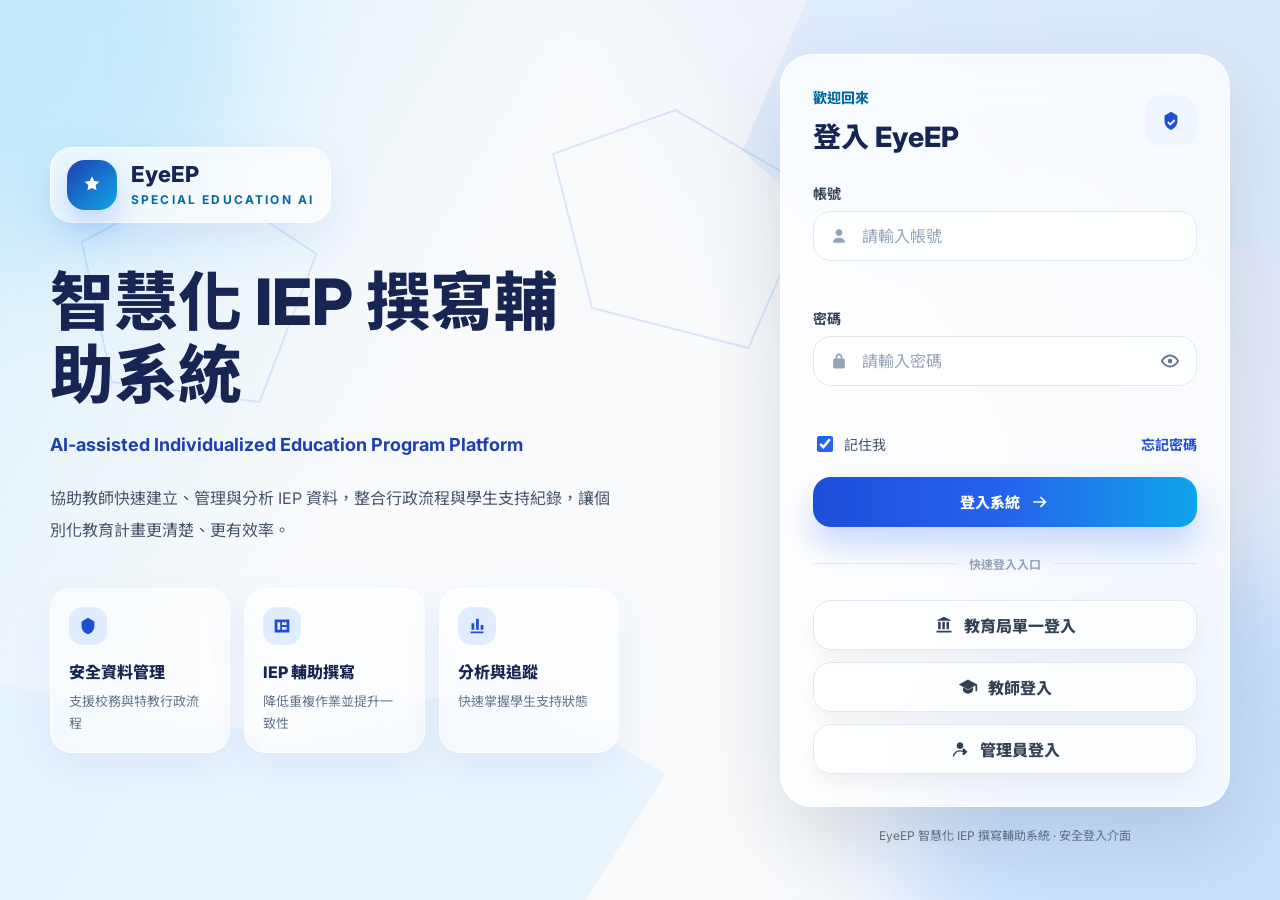
==== EyeEP-login/index.html @ f7998761 "上傳 EyeEP 登入頁" ====
<!doctype html>
<html lang="zh-Hant">
  <head>
    <meta charset="UTF-8" />
    <meta name="viewport" content="width=device-width, initial-scale=1.0" />
    <title>EyeEP 智慧化 IEP 撰寫輔助系統</title>
    <link rel="preconnect" href="https://fonts.googleapis.com" />
    <link rel="preconnect" href="https://fonts.gstatic.com" crossorigin />
    <link
      href="https://fonts.googleapis.com/css2?family=Noto+Sans+TC:wght@400;500;600;700;800&family=Inter:wght@500;600;700;800&display=swap"
      rel="stylesheet"
    />
    <link rel="stylesheet" href="style.css" />
  </head>
  <body>
    <main class="login-page">
      <div class="background" aria-hidden="true">
        <div class="gradient gradient-one"></div>
        <div class="gradient gradient-two"></div>
        <div class="grid-pattern"></div>
        <div class="polygon polygon-top"></div>
        <div class="polygon polygon-bottom"></div>
        <svg class="geometry-lines" viewBox="0 0 1440 900" preserveAspectRatio="none">
          <path d="M760 110L918 192L842 348L666 308L622 154L760 110Z"></path>
          <path d="M1088 566L1284 624L1222 790L1026 766L972 626L1088 566Z"></path>
          <path d="M92 242L226 178L356 254L292 402L126 382L92 242Z"></path>
        </svg>
      </div>

      <section class="layout">
        <div class="intro-panel fade-up">
          <div class="brand-card">
            <div class="logo-mark">
              <svg viewBox="0 0 24 24" aria-hidden="true">
                <path d="M12 2.5l2.4 5.1 5.6.8-4 3.9.9 5.5-4.9-2.6-4.9 2.6.9-5.5-4-3.9 5.6-.8L12 2.5z"></path>
              </svg>
            </div>
            <div>
              <p class="brand-name">EyeEP</p>
              <p class="brand-subtitle">Special Education AI</p>
            </div>
          </div>

          <div class="headline-block">
            <h1>智慧化 IEP 撰寫輔助系統</h1>
            <p class="english-title">
              AI-assisted Individualized Education Program Platform
            </p>
            <p class="description">
              協助教師快速建立、管理與分析 IEP 資料，整合行政流程與學生支持紀錄，讓個別化教育計畫更清楚、更有效率。
            </p>
          </div>

          <div class="feature-list">
            <article class="feature-card">
              <span class="feature-icon">
                <svg viewBox="0 0 24 24" aria-hidden="true">
                  <path d="M12 3l7 4v5c0 4.4-2.8 7.6-7 9-4.2-1.4-7-4.6-7-9V7l7-4z"></path>
                </svg>
              </span>
              <div>
                <h2>安全資料管理</h2>
                <p>支援校務與特教行政流程</p>
              </div>
            </article>
            <article class="feature-card">
              <span class="feature-icon">
                <svg viewBox="0 0 24 24" aria-hidden="true">
                  <path d="M4 19V5h16v14H4zm3-3h3V8H7v8zm5 0h5v-3h-5v3zm0-5h5V8h-5v3z"></path>
                </svg>
              </span>
              <div>
                <h2>IEP 輔助撰寫</h2>
                <p>降低重複作業並提升一致性</p>
              </div>
            </article>
            <article class="feature-card">
              <span class="feature-icon">
                <svg viewBox="0 0 24 24" aria-hidden="true">
                  <path d="M5 20h14v-2H5v2zm1-4h3V9H6v7zm5 0h3V4h-3v12zm5 0h3v-5h-3v5z"></path>
                </svg>
              </span>
              <div>
                <h2>分析與追蹤</h2>
                <p>快速掌握學生支持狀態</p>
              </div>
            </article>
          </div>
        </div>

        <div class="form-panel fade-up delay">
          <section class="login-card">
            <div class="card-header">
              <div>
                <p class="eyebrow">歡迎回來</p>
                <h2>登入 EyeEP</h2>
              </div>
              <div class="secure-icon">
                <svg viewBox="0 0 24 24" aria-hidden="true">
                  <path d="M12 2l7 4v6c0 4.5-3 8.3-7 9.8C8 20.3 5 16.5 5 12V6l7-4zm3.4 8.2l-4.2 4.2-2-2-1.4 1.4 3.4 3.4 5.6-5.6-1.4-1.4z"></path>
                </svg>
              </div>
            </div>

            <form id="loginForm" novalidate>
              <div class="field-group">
                <label for="account">帳號</label>
                <div class="input-wrap">
                  <svg class="field-icon" viewBox="0 0 24 24" aria-hidden="true">
                    <path d="M12 12c2.2 0 4-1.8 4-4s-1.8-4-4-4-4 1.8-4 4 1.8 4 4 4zm0 2c-3.3 0-7 1.7-7 5v1h14v-1c0-3.3-3.7-5-7-5z"></path>
                  </svg>
                  <input id="account" name="account" type="text" placeholder="請輸入帳號" autocomplete="username" />
                </div>
                <p class="error-message" id="accountError"></p>
              </div>

              <div class="field-group">
                <label for="password">密碼</label>
                <div class="input-wrap">
                  <svg class="field-icon" viewBox="0 0 24 24" aria-hidden="true">
                    <path d="M17 9h-1V7c0-2.2-1.8-4-4-4S8 4.8 8 7v2H7c-1.1 0-2 .9-2 2v8c0 1.1.9 2 2 2h10c1.1 0 2-.9 2-2v-8c0-1.1-.9-2-2-2zm-7-2c0-1.1.9-2 2-2s2 .9 2 2v2h-4V7z"></path>
                  </svg>
                  <input id="password" name="password" type="password" placeholder="請輸入密碼" autocomplete="current-password" />
                  <button class="password-toggle" id="passwordToggle" type="button" aria-label="顯示密碼">
                    <svg class="eye-icon" viewBox="0 0 24 24" aria-hidden="true">
                      <path d="M12 5c5 0 9 4.5 10 7-1 2.5-5 7-10 7S3 14.5 2 12c1-2.5 5-7 10-7zm0 2c-3.4 0-6.4 2.7-7.7 5 1.3 2.3 4.3 5 7.7 5s6.4-2.7 7.7-5C18.4 9.7 15.4 7 12 7zm0 2.5a2.5 2.5 0 110 5 2.5 2.5 0 010-5z"></path>
                    </svg>
                  </button>
                </div>
                <p class="error-message" id="passwordError"></p>
              </div>

              <div class="form-row">
                <label class="remember">
                  <input type="checkbox" id="rememberMe" checked />
                  <span>記住我</span>
                </label>
                <button class="link-button" type="button">忘記密碼</button>
              </div>

              <button class="login-button" id="loginButton" type="submit">
                <span class="button-text">登入系統</span>
                <span class="spinner" aria-hidden="true"></span>
                <svg class="arrow-icon" viewBox="0 0 24 24" aria-hidden="true">
                  <path d="M13.2 5.3L20 12l-6.8 6.7-1.4-1.4 4.4-4.3H4v-2h12.2l-4.4-4.3 1.4-1.4z"></path>
                </svg>
              </button>
            </form>

            <div class="divider">
              <span></span>
              <p>快速登入入口</p>
              <span></span>
            </div>

            <div class="entry-buttons">
              <button type="button">
                <svg viewBox="0 0 24 24" aria-hidden="true">
                  <path d="M3 21h18v-2H3v2zm2-4h3V8H5v9zm5 0h3V8h-3v9zm5 0h3V8h-3v9zM12 2L4 6v1h16V6l-8-4z"></path>
                </svg>
                教育局單一登入
              </button>
              <button type="button">
                <svg viewBox="0 0 24 24" aria-hidden="true">
                  <path d="M12 3L1 9l11 6 9-4.9V17h2V9L12 3zm-6 9.2V16c0 1.7 3 4 6 4s6-2.3 6-4v-3.8L12 15.5l-6-3.3z"></path>
                </svg>
                教師登入
              </button>
              <button type="button">
                <svg viewBox="0 0 24 24" aria-hidden="true">
                  <path d="M12 12c2.2 0 4-1.8 4-4s-1.8-4-4-4-4 1.8-4 4 1.8 4 4 4zm-7 9c.5-3.4 3.4-6 7-6 1.5 0 2.9.5 4 1.2l-1.5 1.5 2.1 2.1 4.4-4.4-4.4-4.4-2.1 2.1 1.3 1.3c-1.1-.5-2.4-.8-3.8-.8-4.4 0-8.1 3.2-8.8 7.4H5z"></path>
                </svg>
                管理員登入
              </button>
            </div>
          </section>

          <p class="footer-note">EyeEP 智慧化 IEP 撰寫輔助系統 · 安全登入介面</p>
        </div>
      </section>
    </main>

    <script src="script.js"></script>
  </body>
</html>
---- EyeEP-login/style.css ----
:root {
  --blue-950: #172554;
  --blue-900: #1e3a8a;
  --blue-800: #1e40af;
  --blue-700: #1d4ed8;
  --blue-600: #2563eb;
  --sky-500: #0ea5e9;
  --sky-100: #e0f2fe;
  --slate-900: #0f172a;
  --slate-700: #334155;
  --slate-600: #475569;
  --slate-500: #64748b;
  --slate-300: #cbd5e1;
  --slate-200: #e2e8f0;
  --slate-100: #f1f5f9;
  --white: #ffffff;
  --danger: #dc2626;
}

* {
  box-sizing: border-box;
}

body {
  min-height: 100vh;
  margin: 0;
  color: var(--slate-900);
  font-family: "Inter", "Noto Sans TC", system-ui, -apple-system, BlinkMacSystemFont, sans-serif;
  background: #f8fafc;
}

button,
input {
  font: inherit;
}

button {
  cursor: pointer;
}

.login-page {
  position: relative;
  min-height: 100vh;
  overflow: hidden;
}

.background {
  position: absolute;
  inset: 0;
  overflow: hidden;
  pointer-events: none;
}

.background::before {
  position: absolute;
  inset: 0;
  content: "";
  background:
    linear-gradient(120deg, rgba(14, 165, 233, 0.12), rgba(255, 255, 255, 0) 35%),
    linear-gradient(240deg, rgba(37, 99, 235, 0.14), rgba(255, 255, 255, 0) 42%);
}

.gradient {
  position: absolute;
  border-radius: 999px;
  filter: blur(58px);
}

.gradient-one {
  top: -160px;
  left: -180px;
  width: 420px;
  height: 420px;
  background: rgba(186, 230, 253, 0.72);
}

.gradient-two {
  right: -180px;
  bottom: -210px;
  width: 560px;
  height: 560px;
  background: rgba(191, 219, 254, 0.8);
}

.grid-pattern {
  position: absolute;
  inset: 0;
  opacity: 0.55;
  background-image:
    linear-gradient(135deg, rgba(37, 99, 235, 0.1) 1px, transparent 1px),
    linear-gradient(45deg, rgba(15, 23, 42, 0.05) 1px, transparent 1px);
  background-size: 72px 72px, 112px 112px;
}

.polygon {
  position: absolute;
  clip-path: polygon(12% 0, 100% 0, 100% 72%, 56% 54%, 24% 74%, 0 42%);
}

.polygon-top {
  top: 0;
  right: 0;
  width: 42vw;
  height: 360px;
  background: rgba(219, 234, 254, 0.72);
}

.polygon-bottom {
  bottom: 0;
  left: 0;
  width: 52vw;
  height: 300px;
  background: rgba(224, 242, 254, 0.58);
  transform: rotate(180deg);
}

.geometry-lines {
  position: absolute;
  inset: 0;
  width: 100%;
  height: 100%;
  opacity: 0.85;
}

.geometry-lines path {
  fill: none;
  stroke: rgba(37, 99, 235, 0.16);
  stroke-width: 2;
}

.layout {
  position: relative;
  z-index: 1;
  display: grid;
  grid-template-columns: 1.02fr 0.98fr;
  align-items: center;
  gap: 64px;
  width: min(100% - 48px, 1180px);
  min-height: 100vh;
  margin: 0 auto;
  padding: 48px 0;
}

.fade-up {
  animation: fadeUp 700ms ease both;
}

.delay {
  animation-delay: 140ms;
}

.intro-panel {
  max-width: 640px;
}

.brand-card {
  display: inline-flex;
  align-items: center;
  gap: 14px;
  padding: 12px 16px;
  border: 1px solid rgba(255, 255, 255, 0.8);
  border-radius: 22px;
  background: rgba(255, 255, 255, 0.68);
  box-shadow: 0 16px 40px rgba(37, 99, 235, 0.1);
  backdrop-filter: blur(18px);
}

.logo-mark {
  display: grid;
  place-items: center;
  width: 50px;
  height: 50px;
  color: white;
  border-radius: 18px;
  background: linear-gradient(135deg, var(--blue-800), var(--sky-500));
  box-shadow: 0 14px 30px rgba(37, 99, 235, 0.25);
}

.logo-mark svg,
.feature-icon svg,
.secure-icon svg,
.field-icon,
.entry-buttons svg,
.arrow-icon,
.password-toggle svg {
  width: 22px;
  height: 22px;
  fill: currentColor;
}

.brand-name {
  margin: 0;
  color: var(--blue-950);
  font-size: 22px;
  font-weight: 800;
  line-height: 1.1;
}

.brand-subtitle {
  margin: 5px 0 0;
  color: #0369a1;
  font-size: 12px;
  font-weight: 700;
  letter-spacing: 0.18em;
  text-transform: uppercase;
}

.headline-block {
  margin-top: 42px;
}

h1,
h2,
p {
  margin-top: 0;
}

h1 {
  margin-bottom: 18px;
  color: var(--blue-950);
  font-size: clamp(38px, 5vw, 64px);
  line-height: 1.15;
  font-weight: 800;
  letter-spacing: 0;
}

.english-title {
  margin-bottom: 22px;
  color: var(--blue-800);
  font-size: 18px;
  line-height: 1.7;
  font-weight: 700;
}

.description {
  max-width: 590px;
  margin-bottom: 0;
  color: var(--slate-600);
  font-size: 16px;
  line-height: 2;
}

.feature-list {
  display: grid;
  grid-template-columns: repeat(3, 1fr);
  gap: 14px;
  margin-top: 42px;
}

.feature-card {
  min-height: 138px;
  padding: 18px;
  border: 1px solid rgba(255, 255, 255, 0.82);
  border-radius: 22px;
  background: rgba(255, 255, 255, 0.56);
  box-shadow: 0 16px 38px rgba(37, 99, 235, 0.08);
  backdrop-filter: blur(18px);
  transition: transform 220ms ease, box-shadow 220ms ease, border-color 220ms ease;
}

.feature-card:hover {
  border-color: rgba(147, 197, 253, 0.82);
  transform: translateY(-4px);
  box-shadow: 0 22px 48px rgba(37, 99, 235, 0.13);
}

.feature-icon {
  display: grid;
  place-items: center;
  width: 38px;
  height: 38px;
  margin-bottom: 14px;
  color: var(--blue-700);
  border-radius: 14px;
  background: rgba(219, 234, 254, 0.86);
}

.feature-card h2 {
  margin-bottom: 7px;
  color: var(--blue-950);
  font-size: 16px;
  font-weight: 800;
}

.feature-card p {
  margin-bottom: 0;
  color: var(--slate-500);
  font-size: 13px;
  line-height: 1.7;
}

.form-panel {
  width: 100%;
  max-width: 450px;
  justify-self: end;
}

.login-card {
  padding: 32px;
  border: 1px solid rgba(255, 255, 255, 0.82);
  border-radius: 32px;
  background: rgba(255, 255, 255, 0.76);
  box-shadow: 0 30px 80px rgba(15, 23, 42, 0.13);
  backdrop-filter: blur(24px);
  transition: transform 240ms ease, box-shadow 240ms ease;
}

.login-card:hover {
  transform: translateY(-4px);
  box-shadow: 0 36px 90px rgba(15, 23, 42, 0.16);
}

.card-header {
  display: flex;
  align-items: center;
  justify-content: space-between;
  gap: 20px;
  margin-bottom: 28px;
}

.eyebrow {
  margin-bottom: 8px;
  color: #0369a1;
  font-size: 14px;
  font-weight: 800;
}

.card-header h2 {
  margin-bottom: 0;
  color: var(--blue-950);
  font-size: 28px;
  font-weight: 800;
}

.secure-icon {
  display: grid;
  flex: 0 0 auto;
  place-items: center;
  width: 52px;
  height: 52px;
  color: var(--blue-700);
  border-radius: 18px;
  background: #eff6ff;
}

.field-group {
  margin-bottom: 20px;
}

.field-group label {
  display: block;
  margin-bottom: 8px;
  color: var(--slate-700);
  font-size: 14px;
  font-weight: 700;
}

.input-wrap {
  position: relative;
}

.field-icon {
  position: absolute;
  top: 50%;
  left: 16px;
  width: 20px;
  height: 20px;
  color: #94a3b8;
  transform: translateY(-50%);
  pointer-events: none;
}

.input-wrap input {
  width: 100%;
  height: 50px;
  padding: 0 48px 0 48px;
  color: var(--slate-900);
  border: 1px solid var(--slate-200);
  border-radius: 18px;
  outline: none;
  background: rgba(255, 255, 255, 0.84);
  transition: border-color 180ms ease, box-shadow 180ms ease, background 180ms ease;
}

.input-wrap input::placeholder {
  color: #94a3b8;
}

.input-wrap input:focus {
  border-color: var(--blue-600);
  background: white;
  box-shadow: 0 0 0 4px rgba(59, 130, 246, 0.14);
}

.field-group.has-error input {
  border-color: #fca5a5;
}

.error-message {
  min-height: 20px;
  margin: 7px 0 0;
  color: var(--danger);
  font-size: 13px;
  line-height: 1.5;
}

.password-toggle {
  position: absolute;
  top: 50%;
  right: 8px;
  display: grid;
  place-items: center;
  width: 38px;
  height: 38px;
  color: var(--slate-500);
  border: 0;
  border-radius: 14px;
  background: transparent;
  transform: translateY(-50%);
  transition: color 180ms ease, background 180ms ease;
}

.password-toggle:hover {
  color: var(--blue-700);
  background: #eff6ff;
}

.form-row {
  display: flex;
  align-items: center;
  justify-content: space-between;
  gap: 16px;
  margin: 2px 0 22px;
  font-size: 14px;
}

.remember {
  display: inline-flex;
  align-items: center;
  gap: 8px;
  color: var(--slate-600);
  cursor: pointer;
}

.remember input {
  width: 16px;
  height: 16px;
  accent-color: var(--blue-600);
}

.link-button {
  padding: 0;
  color: var(--blue-700);
  border: 0;
  background: transparent;
  font-weight: 700;
  transition: color 180ms ease;
}

.link-button:hover {
  color: var(--blue-950);
  text-decoration: underline;
}

.login-button {
  display: flex;
  align-items: center;
  justify-content: center;
  gap: 10px;
  width: 100%;
  height: 50px;
  color: white;
  border: 0;
  border-radius: 18px;
  background: linear-gradient(90deg, var(--blue-700), var(--blue-600), var(--sky-500));
  box-shadow: 0 18px 34px rgba(37, 99, 235, 0.26);
  font-size: 15px;
  font-weight: 800;
  transition: transform 180ms ease, box-shadow 180ms ease, opacity 180ms ease;
}

.login-button:hover {
  transform: translateY(-2px);
  box-shadow: 0 22px 42px rgba(37, 99, 235, 0.32);
}

.login-button:active {
  transform: translateY(0) scale(0.99);
}

.login-button.is-loading {
  cursor: not-allowed;
  opacity: 0.78;
}

.login-button.is-loading .arrow-icon {
  display: none;
}

.spinner {
  display: none;
  width: 19px;
  height: 19px;
  border: 2px solid rgba(255, 255, 255, 0.42);
  border-top-color: white;
  border-radius: 999px;
  animation: spin 760ms linear infinite;
}

.login-button.is-loading .spinner {
  display: inline-block;
}

.arrow-icon {
  width: 20px;
  height: 20px;
  transition: transform 180ms ease;
}

.login-button:hover .arrow-icon {
  transform: translateX(4px);
}

.divider {
  display: flex;
  align-items: center;
  gap: 12px;
  margin: 28px 0;
}

.divider span {
  height: 1px;
  flex: 1;
  background: var(--slate-200);
}

.divider p {
  margin: 0;
  color: #94a3b8;
  font-size: 12px;
  font-weight: 700;
}

.entry-buttons {
  display: grid;
  gap: 12px;
}

.entry-buttons button {
  display: flex;
  align-items: center;
  justify-content: center;
  gap: 10px;
  min-height: 48px;
  padding: 12px 16px;
  color: var(--slate-700);
  border: 1px solid var(--slate-200);
  border-radius: 18px;
  background: rgba(255, 255, 255, 0.72);
  box-shadow: 0 10px 22px rgba(15, 23, 42, 0.05);
  font-weight: 800;
  transition: transform 180ms ease, color 180ms ease, border-color 180ms ease, background 180ms ease;
}

.entry-buttons button:hover {
  color: var(--blue-800);
  border-color: #bfdbfe;
  background: rgba(239, 246, 255, 0.92);
  transform: translateX(4px);
}

.entry-buttons svg {
  width: 20px;
  height: 20px;
}

.footer-note {
  margin: 18px 0 0;
  color: var(--slate-500);
  font-size: 12px;
  line-height: 1.8;
  text-align: center;
}

@keyframes fadeUp {
  from {
    opacity: 0;
    transform: translateY(24px);
  }
  to {
    opacity: 1;
    transform: translateY(0);
  }
}

@keyframes spin {
  to {
    transform: rotate(360deg);
  }
}

@media (max-width: 980px) {
  .layout {
    grid-template-columns: 1fr;
    gap: 38px;
    width: min(100% - 32px, 720px);
    padding: 34px 0;
  }

  .intro-panel,
  .form-panel {
    max-width: none;
    justify-self: center;
  }

  .intro-panel {
    text-align: center;
  }

  .feature-list {
    grid-template-columns: 1fr;
  }

  .feature-card {
    min-height: auto;
    text-align: left;
  }
}

@media (max-width: 560px) {
  .layout {
    width: min(100% - 24px, 460px);
    padding: 22px 0 28px;
  }

  .brand-card {
    width: 100%;
    justify-content: center;
    border-radius: 20px;
  }

  .headline-block {
    margin-top: 30px;
  }

  h1 {
    font-size: 34px;
  }

  .english-title {
    font-size: 15px;
  }

  .description {
    font-size: 15px;
  }

  .login-card {
    padding: 24px 18px;
    border-radius: 26px;
  }

  .card-header h2 {
    font-size: 24px;
  }

  .form-row {
    align-items: flex-start;
    flex-direction: column;
    gap: 10px;
  }

  .polygon-top {
    width: 86vw;
  }

  .polygon-bottom {
    width: 92vw;
  }
}
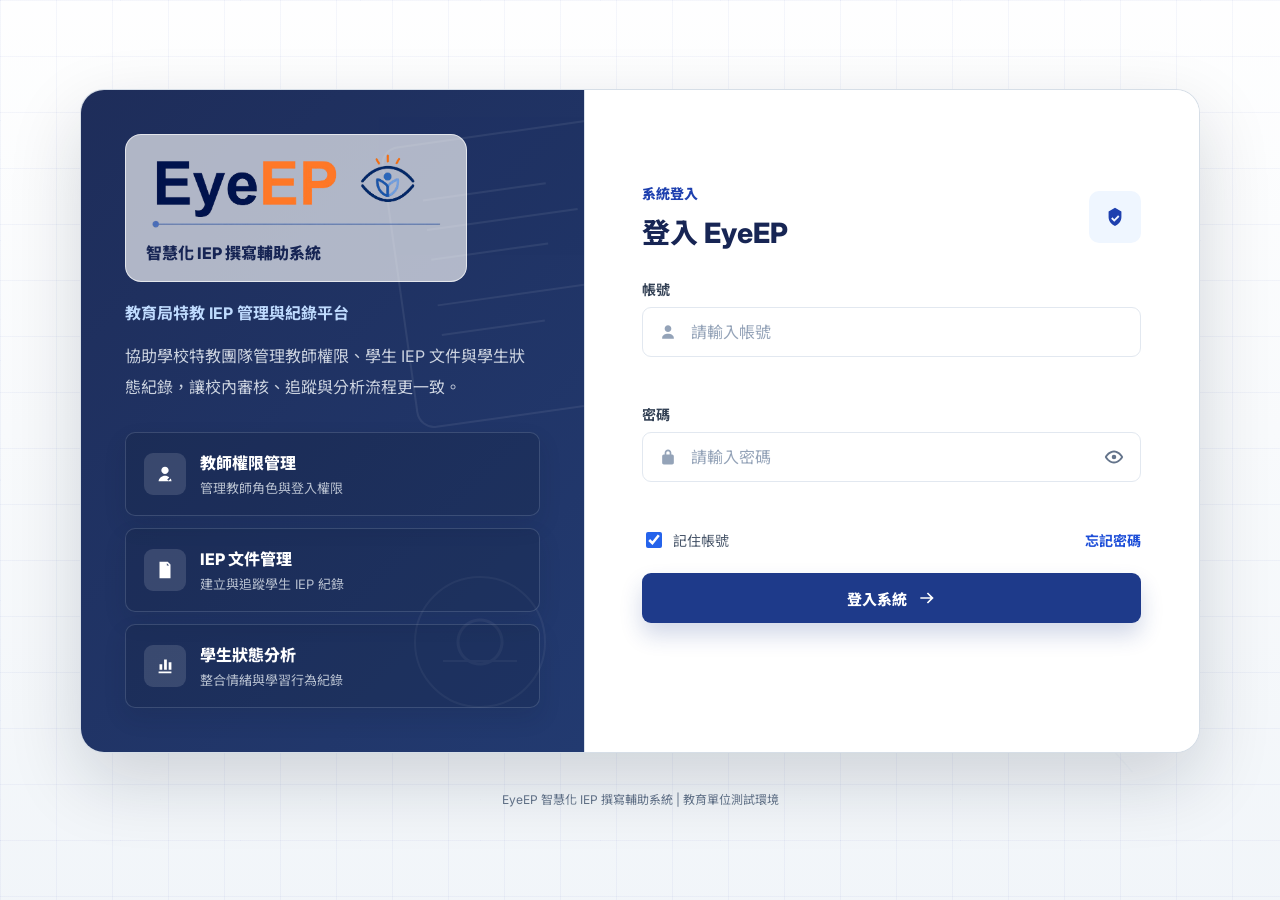
==== commit 6be2f6cb: "修改登入畫面" ====
--- a/EyeEP-login/index.html
+++ b/EyeEP-login/index.html
@@ -15,84 +15,74 @@
   <body>
     <main class="login-page">
       <div class="background" aria-hidden="true">
-        <div class="gradient gradient-one"></div>
-        <div class="gradient gradient-two"></div>
         <div class="grid-pattern"></div>
-        <div class="polygon polygon-top"></div>
-        <div class="polygon polygon-bottom"></div>
         <svg class="geometry-lines" viewBox="0 0 1440 900" preserveAspectRatio="none">
-          <path d="M760 110L918 192L842 348L666 308L622 154L760 110Z"></path>
-          <path d="M1088 566L1284 624L1222 790L1026 766L972 626L1088 566Z"></path>
-          <path d="M92 242L226 178L356 254L292 402L126 382L92 242Z"></path>
+          <path d="M96 156H438L548 266H822"></path>
+          <path d="M1010 132H1222L1336 246V420"></path>
+          <path d="M150 668H392L496 566H682"></path>
+          <path d="M918 650H1152L1274 772"></path>
+          <path d="M780 216L884 296L842 424L704 424L662 296L780 216Z"></path>
         </svg>
       </div>
 
       <section class="layout">
-        <div class="intro-panel fade-up">
-          <div class="brand-card">
-            <div class="logo-mark">
-              <svg viewBox="0 0 24 24" aria-hidden="true">
-                <path d="M12 2.5l2.4 5.1 5.6.8-4 3.9.9 5.5-4.9-2.6-4.9 2.6.9-5.5-4-3.9 5.6-.8L12 2.5z"></path>
-              </svg>
+        <div class="split-card fade-up">
+          <section class="split-info">
+            <div class="brand-card">
+              <img class="brand-logo" src="logo.png" alt="EyeEP" />
+              <div class="brand-text">
+                <p class="brand-subtitle">智慧化 IEP 撰寫輔助系統</p>
+              </div>
             </div>
-            <div>
-              <p class="brand-name">EyeEP</p>
-              <p class="brand-subtitle">Special Education AI</p>
+
+            <div class="headline-block">
+              <p class="english-title">教育局特教 IEP 管理與紀錄平台</p>
+              <p class="description">
+                協助學校特教團隊管理教師權限、學生 IEP 文件與學生狀態紀錄，讓校內審核、追蹤與分析流程更一致。
+              </p>
             </div>
-          </div>
 
-          <div class="headline-block">
-            <h1>智慧化 IEP 撰寫輔助系統</h1>
-            <p class="english-title">
-              AI-assisted Individualized Education Program Platform
-            </p>
-            <p class="description">
-              協助教師快速建立、管理與分析 IEP 資料，整合行政流程與學生支持紀錄，讓個別化教育計畫更清楚、更有效率。
-            </p>
-          </div>
+            <div class="feature-list">
+              <article class="feature-card">
+                <span class="feature-icon">
+                  <svg viewBox="0 0 24 24" aria-hidden="true">
+                    <path d="M12 12c2.2 0 4-1.8 4-4s-1.8-4-4-4-4 1.8-4 4 1.8 4 4 4zm-7 8c.4-3.4 3.4-6 7-6 1.8 0 3.5.6 4.7 1.7L14.4 18l1.4 1.4 2.4-2.4c.5.9.8 1.9.9 3H5z"></path>
+                  </svg>
+                </span>
+                <div>
+                  <h2>教師權限管理</h2>
+                  <p>管理教師角色與登入權限</p>
+                </div>
+              </article>
+              <article class="feature-card">
+                <span class="feature-icon">
+                  <svg viewBox="0 0 24 24" aria-hidden="true">
+                    <path d="M6 3h9l3 3v15H6V3zm8 1.5V7h2.5L14 4.5zM8 10h8v2H8v-2zm0 4h8v2H8v-2z"></path>
+                  </svg>
+                </span>
+                <div>
+                  <h2>IEP 文件管理</h2>
+                  <p>建立與追蹤學生 IEP 紀錄</p>
+                </div>
+              </article>
+              <article class="feature-card">
+                <span class="feature-icon">
+                  <svg viewBox="0 0 24 24" aria-hidden="true">
+                    <path d="M5 20h14v-2H5v2zm1-4h3v-6H6v6zm5 0h3V5h-3v11zm5 0h3V8h-3v8z"></path>
+                  </svg>
+                </span>
+                <div>
+                  <h2>學生狀態分析</h2>
+                  <p>整合情緒與學習行為紀錄</p>
+                </div>
+              </article>
+            </div>
+          </section>
 
-          <div class="feature-list">
-            <article class="feature-card">
-              <span class="feature-icon">
-                <svg viewBox="0 0 24 24" aria-hidden="true">
-                  <path d="M12 3l7 4v5c0 4.4-2.8 7.6-7 9-4.2-1.4-7-4.6-7-9V7l7-4z"></path>
-                </svg>
-              </span>
-              <div>
-                <h2>安全資料管理</h2>
-                <p>支援校務與特教行政流程</p>
-              </div>
-            </article>
-            <article class="feature-card">
-              <span class="feature-icon">
-                <svg viewBox="0 0 24 24" aria-hidden="true">
-                  <path d="M4 19V5h16v14H4zm3-3h3V8H7v8zm5 0h5v-3h-5v3zm0-5h5V8h-5v3z"></path>
-                </svg>
-              </span>
-              <div>
-                <h2>IEP 輔助撰寫</h2>
-                <p>降低重複作業並提升一致性</p>
-              </div>
-            </article>
-            <article class="feature-card">
-              <span class="feature-icon">
-                <svg viewBox="0 0 24 24" aria-hidden="true">
-                  <path d="M5 20h14v-2H5v2zm1-4h3V9H6v7zm5 0h3V4h-3v12zm5 0h3v-5h-3v5z"></path>
-                </svg>
-              </span>
-              <div>
-                <h2>分析與追蹤</h2>
-                <p>快速掌握學生支持狀態</p>
-              </div>
-            </article>
-          </div>
-        </div>
-
-        <div class="form-panel fade-up delay">
           <section class="login-card">
             <div class="card-header">
               <div>
-                <p class="eyebrow">歡迎回來</p>
+                <p class="eyebrow">系統登入</p>
                 <h2>登入 EyeEP</h2>
               </div>
               <div class="secure-icon">
@@ -133,7 +123,7 @@
               <div class="form-row">
                 <label class="remember">
                   <input type="checkbox" id="rememberMe" checked />
-                  <span>記住我</span>
+                  <span>記住帳號</span>
                 </label>
                 <button class="link-button" type="button">忘記密碼</button>
               </div>
@@ -145,38 +135,12 @@
                   <path d="M13.2 5.3L20 12l-6.8 6.7-1.4-1.4 4.4-4.3H4v-2h12.2l-4.4-4.3 1.4-1.4z"></path>
                 </svg>
               </button>
+              <p class="success-message" id="successMessage" role="status"></p>
             </form>
+          </section>
+        </div>
 
-            <div class="divider">
-              <span></span>
-              <p>快速登入入口</p>
-              <span></span>
-            </div>
-
-            <div class="entry-buttons">
-              <button type="button">
-                <svg viewBox="0 0 24 24" aria-hidden="true">
-                  <path d="M3 21h18v-2H3v2zm2-4h3V8H5v9zm5 0h3V8h-3v9zm5 0h3V8h-3v9zM12 2L4 6v1h16V6l-8-4z"></path>
-                </svg>
-                教育局單一登入
-              </button>
-              <button type="button">
-                <svg viewBox="0 0 24 24" aria-hidden="true">
-                  <path d="M12 3L1 9l11 6 9-4.9V17h2V9L12 3zm-6 9.2V16c0 1.7 3 4 6 4s6-2.3 6-4v-3.8L12 15.5l-6-3.3z"></path>
-                </svg>
-                教師登入
-              </button>
-              <button type="button">
-                <svg viewBox="0 0 24 24" aria-hidden="true">
-                  <path d="M12 12c2.2 0 4-1.8 4-4s-1.8-4-4-4-4 1.8-4 4 1.8 4 4 4zm-7 9c.5-3.4 3.4-6 7-6 1.5 0 2.9.5 4 1.2l-1.5 1.5 2.1 2.1 4.4-4.4-4.4-4.4-2.1 2.1 1.3 1.3c-1.1-.5-2.4-.8-3.8-.8-4.4 0-8.1 3.2-8.8 7.4H5z"></path>
-                </svg>
-                管理員登入
-              </button>
-            </div>
-          </section>
-
-          <p class="footer-note">EyeEP 智慧化 IEP 撰寫輔助系統 · 安全登入介面</p>
-        </div>
+        <p class="footer-note">EyeEP 智慧化 IEP 撰寫輔助系統 | 教育單位測試環境</p>
       </section>
     </main>
 
--- a/EyeEP-login/style.css
+++ b/EyeEP-login/style.css
@@ -4,8 +4,6 @@
   --blue-800: #1e40af;
   --blue-700: #1d4ed8;
   --blue-600: #2563eb;
-  --sky-500: #0ea5e9;
-  --sky-100: #e0f2fe;
   --slate-900: #0f172a;
   --slate-700: #334155;
   --slate-600: #475569;
@@ -15,6 +13,7 @@
   --slate-100: #f1f5f9;
   --white: #ffffff;
   --danger: #dc2626;
+  --success: #15803d;
 }
 
 * {
@@ -26,7 +25,7 @@
   margin: 0;
   color: var(--slate-900);
   font-family: "Inter", "Noto Sans TC", system-ui, -apple-system, BlinkMacSystemFont, sans-serif;
-  background: #f8fafc;
+  background: #f6f8fb;
 }
 
 button,
@@ -49,69 +48,29 @@
   inset: 0;
   overflow: hidden;
   pointer-events: none;
+  background:
+    linear-gradient(180deg, rgba(255, 255, 255, 0.9), rgba(241, 245, 249, 0.92)),
+    #f6f8fb;
 }
 
 .background::before {
   position: absolute;
   inset: 0;
   content: "";
-  background:
-    linear-gradient(120deg, rgba(14, 165, 233, 0.12), rgba(255, 255, 255, 0) 35%),
-    linear-gradient(240deg, rgba(37, 99, 235, 0.14), rgba(255, 255, 255, 0) 42%);
-}
-
-.gradient {
-  position: absolute;
-  border-radius: 999px;
-  filter: blur(58px);
-}
-
-.gradient-one {
-  top: -160px;
-  left: -180px;
-  width: 420px;
-  height: 420px;
-  background: rgba(186, 230, 253, 0.72);
-}
-
-.gradient-two {
-  right: -180px;
-  bottom: -210px;
-  width: 560px;
-  height: 560px;
-  background: rgba(191, 219, 254, 0.8);
+  background-image:
+    linear-gradient(rgba(30, 64, 175, 0.045) 1px, transparent 1px),
+    linear-gradient(90deg, rgba(30, 64, 175, 0.045) 1px, transparent 1px);
+  background-size: 56px 56px;
 }
 
 .grid-pattern {
   position: absolute;
   inset: 0;
-  opacity: 0.55;
+  opacity: 0.42;
   background-image:
-    linear-gradient(135deg, rgba(37, 99, 235, 0.1) 1px, transparent 1px),
-    linear-gradient(45deg, rgba(15, 23, 42, 0.05) 1px, transparent 1px);
-  background-size: 72px 72px, 112px 112px;
-}
-
-.polygon {
-  position: absolute;
-  clip-path: polygon(12% 0, 100% 0, 100% 72%, 56% 54%, 24% 74%, 0 42%);
-}
-
-.polygon-top {
-  top: 0;
-  right: 0;
-  width: 42vw;
-  height: 360px;
-  background: rgba(219, 234, 254, 0.72);
-}
-
-.polygon-bottom {
-  bottom: 0;
-  left: 0;
-  width: 52vw;
-  height: 300px;
-  background: rgba(224, 242, 254, 0.58);
-  transform: rotate(180deg);
+    linear-gradient(135deg, rgba(37, 99, 235, 0.08) 1px, transparent 1px),
+    linear-gradient(45deg, rgba(15, 23, 42, 0.035) 1px, transparent 1px);
+  background-size: 120px 120px, 160px 160px;
 }
 
 .geometry-lines {
@@ -119,68 +78,134 @@
   inset: 0;
   width: 100%;
   height: 100%;
-  opacity: 0.85;
+  opacity: 0.18;
 }
 
 .geometry-lines path {
   fill: none;
-  stroke: rgba(37, 99, 235, 0.16);
-  stroke-width: 2;
+  stroke: rgba(30, 64, 175, 0.11);
+  stroke-width: 1.4;
 }
 
 .layout {
   position: relative;
   z-index: 1;
-  display: grid;
-  grid-template-columns: 1.02fr 0.98fr;
+  display: flex;
+  flex-direction: column;
   align-items: center;
-  gap: 64px;
-  width: min(100% - 48px, 1180px);
+  justify-content: center;
+  gap: 18px;
+  width: min(100% - 48px, 1200px);
   min-height: 100vh;
   margin: 0 auto;
   padding: 48px 0;
 }
 
 .fade-up {
-  animation: fadeUp 700ms ease both;
+  animation: fadeUp 500ms ease both;
 }
 
 .delay {
-  animation-delay: 140ms;
-}
-
-.intro-panel {
-  max-width: 640px;
+  animation-delay: 80ms;
+}
+
+.split-card {
+  display: grid;
+  grid-template-columns: 45fr 55fr;
+  width: min(100%, 1120px);
+  overflow: hidden;
+  border: 1px solid rgba(203, 213, 225, 0.78);
+  border-radius: 24px;
+  background: var(--white);
+  box-shadow: 0 28px 72px rgba(15, 23, 42, 0.16);
+}
+
+.split-info {
+  position: relative;
+  display: flex;
+  flex-direction: column;
+  justify-content: center;
+  overflow: hidden;
+  padding: 44px;
+  color: white;
+  background:
+    linear-gradient(135deg, #1e2d5a 0%, #223a70 100%);
+}
+
+.split-info::before {
+  position: absolute;
+  right: -38px;
+  top: 42px;
+  width: 220px;
+  height: 280px;
+  content: "";
+  opacity: 0.07;
+  border: 2px solid white;
+  border-radius: 18px;
+  background:
+    linear-gradient(white 0 0) 34px 54px / 124px 2px no-repeat,
+    linear-gradient(white 0 0) 34px 84px / 152px 2px no-repeat,
+    linear-gradient(white 0 0) 34px 114px / 118px 2px no-repeat,
+    linear-gradient(white 0 0) 34px 160px / 150px 2px no-repeat,
+    linear-gradient(white 0 0) 34px 190px / 104px 2px no-repeat;
+  transform: rotate(-8deg);
+}
+
+.split-info::after {
+  position: absolute;
+  right: 38px;
+  bottom: 44px;
+  width: 128px;
+  height: 128px;
+  content: "";
+  opacity: 0.055;
+  border: 2px solid white;
+  border-radius: 50%;
+  background:
+    radial-gradient(circle at center, transparent 0 20px, white 21px 23px, transparent 24px),
+    linear-gradient(white 0 0) center 82px / 74px 2px no-repeat;
+}
+
+.split-info > * {
+  position: relative;
+  z-index: 1;
 }
 
 .brand-card {
-  display: inline-flex;
-  align-items: center;
-  gap: 14px;
-  padding: 12px 16px;
-  border: 1px solid rgba(255, 255, 255, 0.8);
-  border-radius: 22px;
-  background: rgba(255, 255, 255, 0.68);
-  box-shadow: 0 16px 40px rgba(37, 99, 235, 0.1);
-  backdrop-filter: blur(18px);
-}
-
-.logo-mark {
   display: grid;
-  place-items: center;
-  width: 50px;
-  height: 50px;
-  color: white;
-  border-radius: 18px;
-  background: linear-gradient(135deg, var(--blue-800), var(--sky-500));
-  box-shadow: 0 14px 30px rgba(37, 99, 235, 0.25);
-}
-
-.logo-mark svg,
+  gap: 8px;
+  width: fit-content;
+  max-width: 360px;
+  padding: 16px 20px;
+  border: 1px solid rgba(255, 255, 255, 0.65);
+  border-radius: 16px;
+  background: rgba(255, 255, 255, 0.65);
+  box-shadow: none;
+}
+
+.brand-logo {
+  display: block;
+  width: min(300px, 68vw);
+  height: auto;
+  object-fit: contain;
+}
+
+.brand-text {
+  display: grid;
+  gap: 2px;
+}
+
+.brand-subtitle {
+  margin: 0;
+  color: var(--blue-950);
+  font-size: 16px;
+  font-weight: 800;
+  line-height: 1.45;
+}
+
 .feature-icon svg,
 .secure-icon svg,
 .field-icon,
-.entry-buttons svg,
 .arrow-icon,
 .password-toggle svg {
   width: 22px;
@@ -188,25 +213,8 @@
   fill: currentColor;
 }
 
-.brand-name {
-  margin: 0;
-  color: var(--blue-950);
-  font-size: 22px;
-  font-weight: 800;
-  line-height: 1.1;
-}
-
-.brand-subtitle {
-  margin: 5px 0 0;
-  color: #0369a1;
-  font-size: 12px;
-  font-weight: 700;
-  letter-spacing: 0.18em;
-  text-transform: uppercase;
-}
-
 .headline-block {
-  margin-top: 42px;
+  margin-top: 18px;
 }
 
 h1,
@@ -216,98 +224,95 @@
 }
 
 h1 {
-  margin-bottom: 18px;
-  color: var(--blue-950);
-  font-size: clamp(38px, 5vw, 64px);
-  line-height: 1.15;
+  margin-bottom: 6px;
+  color: white;
+  font-size: clamp(40px, 4.2vw, 56px);
+  line-height: 1;
   font-weight: 800;
   letter-spacing: 0;
 }
 
 .english-title {
-  margin-bottom: 22px;
-  color: var(--blue-800);
-  font-size: 18px;
+  margin-bottom: 14px;
+  color: #bfdbfe;
+  font-size: 16px;
   line-height: 1.7;
   font-weight: 700;
 }
 
 .description {
-  max-width: 590px;
+  max-width: 500px;
   margin-bottom: 0;
-  color: var(--slate-600);
+  color: rgba(226, 232, 240, 0.88);
   font-size: 16px;
-  line-height: 2;
+  line-height: 1.9;
 }
 
 .feature-list {
   display: grid;
-  grid-template-columns: repeat(3, 1fr);
+  gap: 12px;
+  margin-top: 30px;
+}
+
+.feature-card {
+  display: flex;
+  align-items: center;
   gap: 14px;
-  margin-top: 42px;
-}
-
-.feature-card {
-  min-height: 138px;
-  padding: 18px;
-  border: 1px solid rgba(255, 255, 255, 0.82);
-  border-radius: 22px;
-  background: rgba(255, 255, 255, 0.56);
-  box-shadow: 0 16px 38px rgba(37, 99, 235, 0.08);
-  backdrop-filter: blur(18px);
-  transition: transform 220ms ease, box-shadow 220ms ease, border-color 220ms ease;
+  min-height: 84px;
+  padding: 16px 18px;
+  border: 1px solid rgba(219, 234, 254, 0.16);
+  border-radius: 10px;
+  background: rgba(15, 23, 42, 0.18);
+  box-shadow: 0 10px 22px rgba(15, 23, 42, 0.12);
+  transition: border-color 180ms ease, background 180ms ease;
 }
 
 .feature-card:hover {
-  border-color: rgba(147, 197, 253, 0.82);
-  transform: translateY(-4px);
-  box-shadow: 0 22px 48px rgba(37, 99, 235, 0.13);
+  border-color: rgba(219, 234, 254, 0.22);
+  background: rgba(15, 23, 42, 0.2);
 }
 
 .feature-icon {
   display: grid;
+  flex: 0 0 auto;
   place-items: center;
-  width: 38px;
-  height: 38px;
-  margin-bottom: 14px;
-  color: var(--blue-700);
-  border-radius: 14px;
-  background: rgba(219, 234, 254, 0.86);
+  width: 42px;
+  height: 42px;
+  color: white;
+  border-radius: 9px;
+  background: rgba(255, 255, 255, 0.13);
 }
 
 .feature-card h2 {
-  margin-bottom: 7px;
-  color: var(--blue-950);
+  margin-bottom: 4px;
+  color: white;
   font-size: 16px;
   font-weight: 800;
 }
 
 .feature-card p {
   margin-bottom: 0;
-  color: var(--slate-500);
+  color: rgba(226, 232, 240, 0.78);
   font-size: 13px;
-  line-height: 1.7;
-}
-
-.form-panel {
-  width: 100%;
-  max-width: 450px;
-  justify-self: end;
+  line-height: 1.6;
 }
 
 .login-card {
-  padding: 32px;
-  border: 1px solid rgba(255, 255, 255, 0.82);
-  border-radius: 32px;
-  background: rgba(255, 255, 255, 0.76);
-  box-shadow: 0 30px 80px rgba(15, 23, 42, 0.13);
-  backdrop-filter: blur(24px);
-  transition: transform 240ms ease, box-shadow 240ms ease;
+  display: flex;
+  flex-direction: column;
+  justify-content: center;
+  padding: 54px 58px;
+  background: rgba(255, 255, 255, 0.98);
+  box-shadow:
+    inset 1px 0 0 rgba(203, 213, 225, 0.7),
+    -12px 0 34px rgba(15, 23, 42, 0.07);
+  transition: box-shadow 180ms ease;
 }
 
 .login-card:hover {
-  transform: translateY(-4px);
-  box-shadow: 0 36px 90px rgba(15, 23, 42, 0.16);
+  box-shadow:
+    inset 1px 0 0 rgba(203, 213, 225, 0.7),
+    -14px 0 38px rgba(15, 23, 42, 0.08);
 }
 
 .card-header {
@@ -320,7 +325,7 @@
 
 .eyebrow {
   margin-bottom: 8px;
-  color: #0369a1;
+  color: var(--blue-800);
   font-size: 14px;
   font-weight: 800;
 }
@@ -338,8 +343,8 @@
   place-items: center;
   width: 52px;
   height: 52px;
-  color: var(--blue-700);
-  border-radius: 18px;
+  color: var(--blue-800);
+  border-radius: 10px;
   background: #eff6ff;
 }
 
@@ -373,13 +378,13 @@
 .input-wrap input {
   width: 100%;
   height: 50px;
-  padding: 0 48px 0 48px;
+  padding: 0 48px;
   color: var(--slate-900);
   border: 1px solid var(--slate-200);
-  border-radius: 18px;
+  border-radius: 9px;
   outline: none;
-  background: rgba(255, 255, 255, 0.84);
-  transition: border-color 180ms ease, box-shadow 180ms ease, background 180ms ease;
+  background: white;
+  transition: border-color 180ms ease, box-shadow 180ms ease;
 }
 
 .input-wrap input::placeholder {
@@ -388,8 +393,7 @@
 
 .input-wrap input:focus {
   border-color: var(--blue-600);
-  background: white;
-  box-shadow: 0 0 0 4px rgba(59, 130, 246, 0.14);
+  box-shadow: 0 0 0 3px rgba(37, 99, 235, 0.12);
 }
 
 .field-group.has-error input {
@@ -414,7 +418,7 @@
   height: 38px;
   color: var(--slate-500);
   border: 0;
-  border-radius: 14px;
+  border-radius: 8px;
   background: transparent;
   transform: translateY(-50%);
   transition: color 180ms ease, background 180ms ease;
@@ -471,17 +475,18 @@
   height: 50px;
   color: white;
   border: 0;
-  border-radius: 18px;
-  background: linear-gradient(90deg, var(--blue-700), var(--blue-600), var(--sky-500));
-  box-shadow: 0 18px 34px rgba(37, 99, 235, 0.26);
+  border-radius: 9px;
+  background: var(--blue-900);
+  box-shadow: 0 12px 22px rgba(30, 58, 138, 0.2);
   font-size: 15px;
   font-weight: 800;
-  transition: transform 180ms ease, box-shadow 180ms ease, opacity 180ms ease;
+  transition: transform 180ms ease, box-shadow 180ms ease, opacity 180ms ease, background 180ms ease;
 }
 
 .login-button:hover {
-  transform: translateY(-2px);
-  box-shadow: 0 22px 42px rgba(37, 99, 235, 0.32);
+  transform: translateY(-1px);
+  background: var(--blue-800);
+  box-shadow: 0 15px 26px rgba(30, 64, 175, 0.22);
 }
 
 .login-button:active {
@@ -518,60 +523,16 @@
 }
 
 .login-button:hover .arrow-icon {
-  transform: translateX(4px);
-}
-
-.divider {
-  display: flex;
-  align-items: center;
-  gap: 12px;
-  margin: 28px 0;
-}
-
-.divider span {
-  height: 1px;
-  flex: 1;
-  background: var(--slate-200);
-}
-
-.divider p {
-  margin: 0;
-  color: #94a3b8;
-  font-size: 12px;
+  transform: translateX(3px);
+}
+
+.success-message {
+  min-height: 22px;
+  margin: 14px 0 0;
+  color: var(--success);
+  font-size: 14px;
   font-weight: 700;
-}
-
-.entry-buttons {
-  display: grid;
-  gap: 12px;
-}
-
-.entry-buttons button {
-  display: flex;
-  align-items: center;
-  justify-content: center;
-  gap: 10px;
-  min-height: 48px;
-  padding: 12px 16px;
-  color: var(--slate-700);
-  border: 1px solid var(--slate-200);
-  border-radius: 18px;
-  background: rgba(255, 255, 255, 0.72);
-  box-shadow: 0 10px 22px rgba(15, 23, 42, 0.05);
-  font-weight: 800;
-  transition: transform 180ms ease, color 180ms ease, border-color 180ms ease, background 180ms ease;
-}
-
-.entry-buttons button:hover {
-  color: var(--blue-800);
-  border-color: #bfdbfe;
-  background: rgba(239, 246, 255, 0.92);
-  transform: translateX(4px);
-}
-
-.entry-buttons svg {
-  width: 20px;
-  height: 20px;
+  text-align: center;
 }
 
 .footer-note {
@@ -585,7 +546,7 @@
 @keyframes fadeUp {
   from {
     opacity: 0;
-    transform: translateY(24px);
+    transform: translateY(18px);
   }
   to {
     opacity: 1;
@@ -601,28 +562,16 @@
 
 @media (max-width: 980px) {
   .layout {
-    grid-template-columns: 1fr;
     gap: 38px;
     width: min(100% - 32px, 720px);
     padding: 34px 0;
   }
 
-  .intro-panel,
-  .form-panel {
-    max-width: none;
-    justify-self: center;
-  }
-
-  .intro-panel {
-    text-align: center;
-  }
-
-  .feature-list {
+  .split-card {
     grid-template-columns: 1fr;
   }
 
   .feature-card {
-    min-height: auto;
     text-align: left;
   }
 }
@@ -633,18 +582,12 @@
     padding: 22px 0 28px;
   }
 
-  .brand-card {
-    width: 100%;
-    justify-content: center;
-    border-radius: 20px;
-  }
-
   .headline-block {
-    margin-top: 30px;
+    margin-top: 18px;
   }
 
   h1 {
-    font-size: 34px;
+    font-size: 40px;
   }
 
   .english-title {
@@ -655,9 +598,16 @@
     font-size: 15px;
   }
 
+  .feature-card {
+    align-items: flex-start;
+  }
+
   .login-card {
-    padding: 24px 18px;
-    border-radius: 26px;
+    padding: 30px 20px;
+  }
+
+  .split-info {
+    padding: 30px 20px;
   }
 
   .card-header h2 {
@@ -669,12 +619,4 @@
     flex-direction: column;
     gap: 10px;
   }
-
-  .polygon-top {
-    width: 86vw;
-  }
-
-  .polygon-bottom {
-    width: 92vw;
-  }
-}
+}
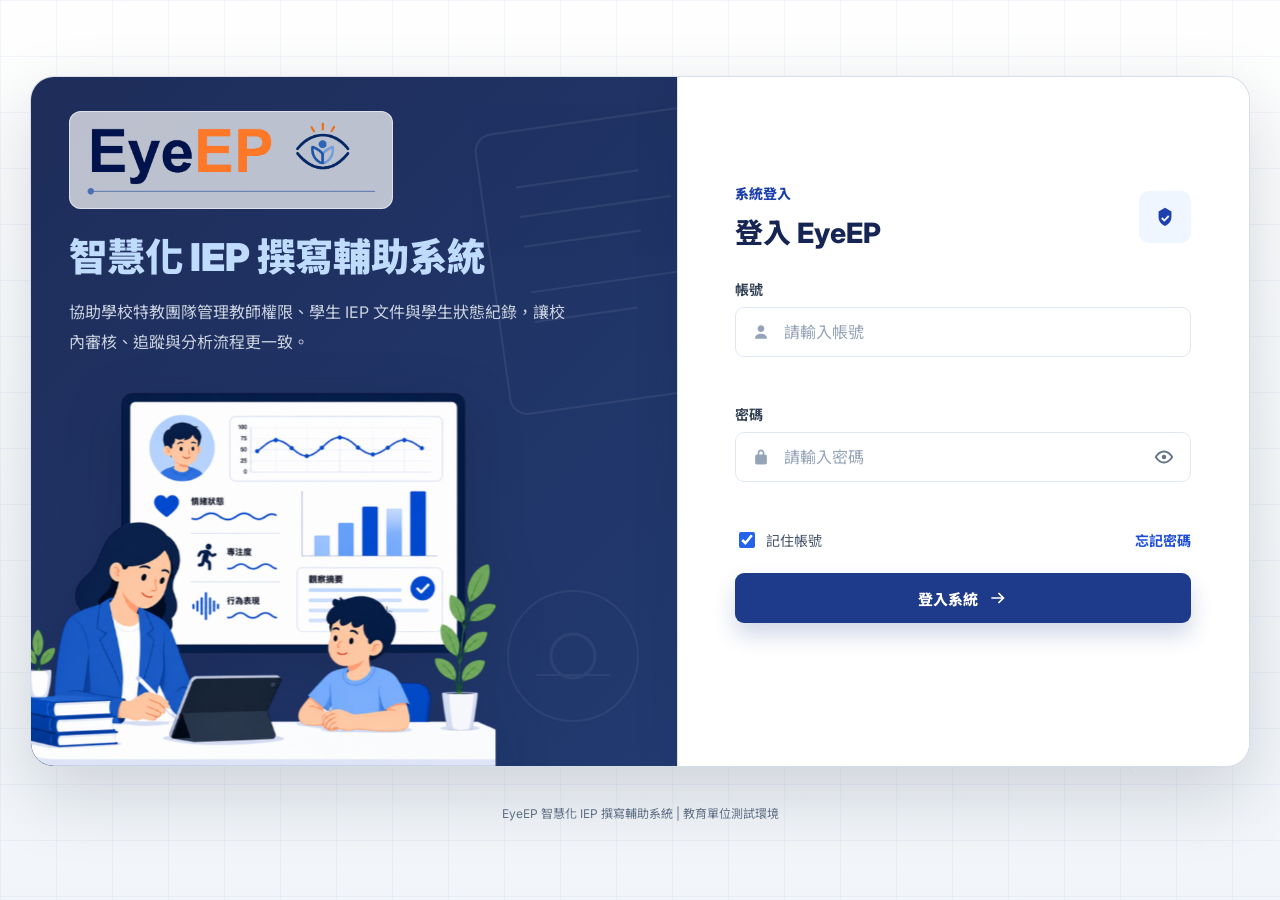
==== commit 3b470e72: "更新登入頁樣式與新增 AI 圖片" ====
--- a/EyeEP-login/index.html
+++ b/EyeEP-login/index.html
@@ -1,4 +1,4 @@
-<!doctype html>
+﻿<!doctype html>
 <html lang="zh-Hant">
   <head>
     <meta charset="UTF-8" />
@@ -30,52 +30,17 @@
           <section class="split-info">
             <div class="brand-card">
               <img class="brand-logo" src="logo.png" alt="EyeEP" />
-              <div class="brand-text">
-                <p class="brand-subtitle">智慧化 IEP 撰寫輔助系統</p>
-              </div>
             </div>
 
             <div class="headline-block">
-              <p class="english-title">教育局特教 IEP 管理與紀錄平台</p>
+              <p class="english-title">智慧化 IEP 撰寫輔助系統</p>
               <p class="description">
                 協助學校特教團隊管理教師權限、學生 IEP 文件與學生狀態紀錄，讓校內審核、追蹤與分析流程更一致。
               </p>
             </div>
 
-            <div class="feature-list">
-              <article class="feature-card">
-                <span class="feature-icon">
-                  <svg viewBox="0 0 24 24" aria-hidden="true">
-                    <path d="M12 12c2.2 0 4-1.8 4-4s-1.8-4-4-4-4 1.8-4 4 1.8 4 4 4zm-7 8c.4-3.4 3.4-6 7-6 1.8 0 3.5.6 4.7 1.7L14.4 18l1.4 1.4 2.4-2.4c.5.9.8 1.9.9 3H5z"></path>
-                  </svg>
-                </span>
-                <div>
-                  <h2>教師權限管理</h2>
-                  <p>管理教師角色與登入權限</p>
-                </div>
-              </article>
-              <article class="feature-card">
-                <span class="feature-icon">
-                  <svg viewBox="0 0 24 24" aria-hidden="true">
-                    <path d="M6 3h9l3 3v15H6V3zm8 1.5V7h2.5L14 4.5zM8 10h8v2H8v-2zm0 4h8v2H8v-2z"></path>
-                  </svg>
-                </span>
-                <div>
-                  <h2>IEP 文件管理</h2>
-                  <p>建立與追蹤學生 IEP 紀錄</p>
-                </div>
-              </article>
-              <article class="feature-card">
-                <span class="feature-icon">
-                  <svg viewBox="0 0 24 24" aria-hidden="true">
-                    <path d="M5 20h14v-2H5v2zm1-4h3v-6H6v6zm5 0h3V5h-3v11zm5 0h3V8h-3v8z"></path>
-                  </svg>
-                </span>
-                <div>
-                  <h2>學生狀態分析</h2>
-                  <p>整合情緒與學習行為紀錄</p>
-                </div>
-              </article>
+            <div class="product-showcase" aria-label="AI IEP 教育分析系統展示圖">
+              <img class="product-visual" src="AI-IEP.png" alt="AI IEP 教育分析系統展示" />
             </div>
           </section>
 
--- a/EyeEP-login/style.css
+++ b/EyeEP-login/style.css
@@ -40,13 +40,13 @@
 .login-page {
   position: relative;
   min-height: 100vh;
-  overflow: hidden;
+  overflow: visible;
 }
 
 .background {
   position: absolute;
   inset: 0;
-  overflow: hidden;
+  overflow: visible;
   pointer-events: none;
   background:
     linear-gradient(180deg, rgba(255, 255, 255, 0.9), rgba(241, 245, 249, 0.92)),
@@ -95,7 +95,7 @@
   align-items: center;
   justify-content: center;
   gap: 18px;
-  width: min(100% - 48px, 1200px);
+  width: min(100% - 48px, 1320px);
   min-height: 100vh;
   margin: 0 auto;
   padding: 48px 0;
@@ -111,8 +111,8 @@
 
 .split-card {
   display: grid;
-  grid-template-columns: 45fr 55fr;
-  width: min(100%, 1120px);
+  grid-template-columns: minmax(0, 53fr) minmax(440px, 47fr);
+  width: min(100%, 1220px);
   overflow: hidden;
   border: 1px solid rgba(203, 213, 225, 0.78);
   border-radius: 24px;
@@ -124,9 +124,9 @@
   position: relative;
   display: flex;
   flex-direction: column;
-  justify-content: center;
+  justify-content: space-between;
   overflow: hidden;
-  padding: 44px;
+  padding: 34px 38px 38px;
   color: white;
   background:
     linear-gradient(135deg, #1e2d5a 0%, #223a70 100%);
@@ -172,22 +172,33 @@
 }
 
 .brand-card {
-  display: grid;
-  gap: 8px;
+  position: relative;
+  isolation: isolate;
+  contain: paint;
+  display: flex;
+  align-items: center;
+  gap: 14px;
   width: fit-content;
-  max-width: 360px;
-  padding: 16px 20px;
-  border: 1px solid rgba(255, 255, 255, 0.65);
-  border-radius: 16px;
-  background: rgba(255, 255, 255, 0.65);
-  box-shadow: none;
+  max-width: min(100%, 520px);
+  min-height: 60px;
+  padding: 8px 12px;
+  overflow: hidden;
+  border: 0;
+  border-radius: 12px;
+  background: rgba(255, 255, 255, 0.7);
+  box-shadow: inset 0 0 0 1px rgba(255, 255, 255, 0.52);
+  backface-visibility: hidden;
+  transform: translateZ(0);
+  will-change: transform;
 }
 
 .brand-logo {
   display: block;
-  width: min(300px, 68vw);
+  width: clamp(210px, 27vw, 300px);
   height: auto;
   object-fit: contain;
+  backface-visibility: hidden;
+  transform: translateZ(0);
 }
 
 .brand-text {
@@ -198,12 +209,11 @@
 .brand-subtitle {
   margin: 0;
   color: var(--blue-950);
-  font-size: 16px;
+  font-size: 13px;
   font-weight: 800;
-  line-height: 1.45;
-}
-
-.feature-icon svg,
+  line-height: 1.35;
+}
+
 .secure-icon svg,
 .field-icon,
 .arrow-icon,
@@ -214,7 +224,7 @@
 }
 
 .headline-block {
-  margin-top: 18px;
+  margin-top: 24px;
 }
 
 h1,
@@ -233,11 +243,12 @@
 }
 
 .english-title {
-  margin-bottom: 14px;
+  margin-bottom: 16px;
   color: #bfdbfe;
-  font-size: 16px;
-  line-height: 1.7;
-  font-weight: 700;
+  font-size: clamp(28px, 3vw, 40px);
+  line-height: 1.25;
+  font-weight: 900;
+  letter-spacing: 0;
 }
 
 .description {
@@ -248,56 +259,41 @@
   line-height: 1.9;
 }
 
-.feature-list {
-  display: grid;
-  gap: 12px;
-  margin-top: 30px;
-}
-
-.feature-card {
-  display: flex;
-  align-items: center;
-  gap: 14px;
-  min-height: 84px;
-  padding: 16px 18px;
-  border: 1px solid rgba(219, 234, 254, 0.16);
-  border-radius: 10px;
-  background: rgba(15, 23, 42, 0.18);
-  box-shadow: 0 10px 22px rgba(15, 23, 42, 0.12);
-  transition: border-color 180ms ease, background 180ms ease;
-}
-
-.feature-card:hover {
-  border-color: rgba(219, 234, 254, 0.22);
-  background: rgba(15, 23, 42, 0.2);
-}
-
-.feature-icon {
-  display: grid;
-  flex: 0 0 auto;
-  place-items: center;
-  width: 42px;
-  height: 42px;
-  color: white;
-  border-radius: 9px;
-  background: rgba(255, 255, 255, 0.13);
-}
-
-.feature-card h2 {
-  margin-bottom: 4px;
-  color: white;
-  font-size: 16px;
-  font-weight: 800;
-}
-
-.feature-card p {
-  margin-bottom: 0;
-  color: rgba(226, 232, 240, 0.78);
-  font-size: 13px;
-  line-height: 1.6;
+.product-showcase {
+  position: relative;
+  display: flex;
+  align-items: flex-end;
+  justify-content: flex-start;
+  overflow: visible;
+  width: calc(100% + 38px);
+  min-height: 286px;
+  margin: 28px -38px -38px 0;
+  padding: 0;
+  border: 0;
+  border-radius: 0;
+  background: transparent;
+  box-shadow: none;
+  backface-visibility: hidden;
+  transform: translateZ(0);
+}
+
+.product-visual {
+  position: relative;
+  display: block;
+  width: 132%;
+  max-width: none;
+  max-height: 380px;
+  object-fit: contain;
+  object-position: left bottom;
+  border-radius: 0;
+  filter: drop-shadow(0 18px 28px rgba(8, 19, 48, 0.22));
+  backface-visibility: hidden;
+  transform: translate3d(-8%, 0, 0);
 }
 
 .login-card {
+  position: relative;
+  isolation: isolate;
   display: flex;
   flex-direction: column;
   justify-content: center;
@@ -306,6 +302,8 @@
   box-shadow:
     inset 1px 0 0 rgba(203, 213, 225, 0.7),
     -12px 0 34px rgba(15, 23, 42, 0.07);
+  backface-visibility: hidden;
+  transform: translateZ(0);
   transition: box-shadow 180ms ease;
 }
 
@@ -571,8 +569,10 @@
     grid-template-columns: 1fr;
   }
 
-  .feature-card {
-    text-align: left;
+  .product-showcase {
+    min-height: 240px;
+    margin-right: -38px;
+    margin-left: 0;
   }
 }
 
@@ -591,15 +591,24 @@
   }
 
   .english-title {
-    font-size: 15px;
+    font-size: 27px;
   }
 
   .description {
     font-size: 15px;
   }
 
-  .feature-card {
-    align-items: flex-start;
+  .product-showcase {
+    min-height: 190px;
+    margin-top: 24px;
+    margin-right: -20px;
+    margin-left: 0;
+  }
+
+  .product-visual {
+    width: 132%;
+    max-height: 260px;
+    transform: translate3d(-7%, 0, 0);
   }
 
   .login-card {
